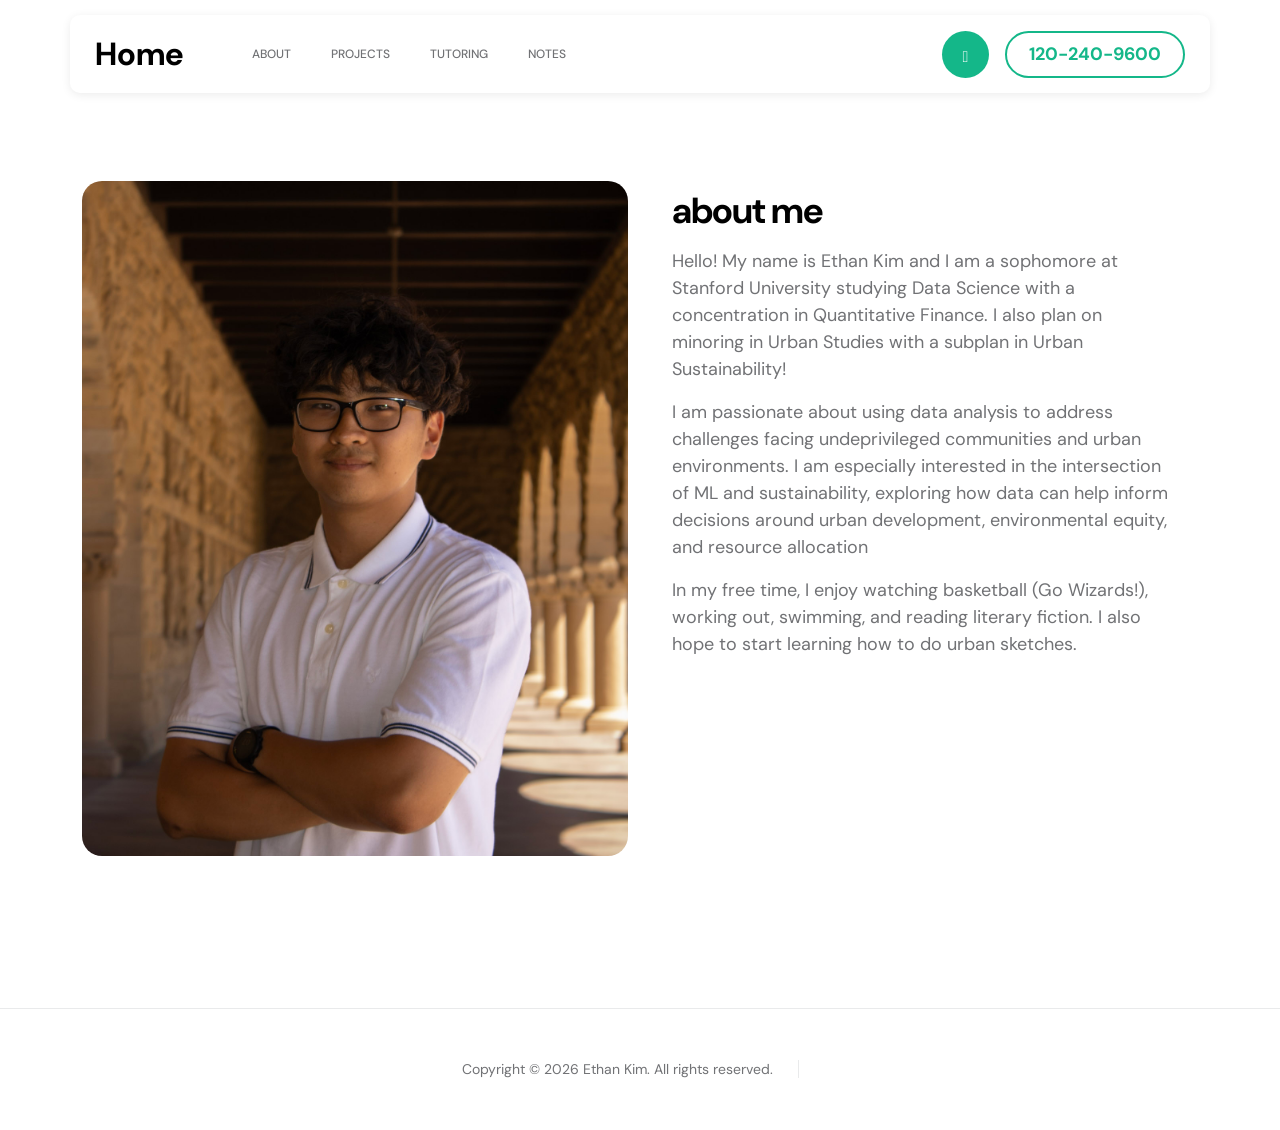
==== index.html @ 35e0a2d2 "Update index.html" ====
<!doctype html>
<html lang="en">
    <head>
        <meta charset="utf-8">
        <meta name="viewport" content="width=device-width, initial-scale=1">

        <meta name="description" content="">
        <meta name="author" content="TemplateMo">

        <title>Ethan Kim - Personal Website</title>

        <!-- CSS FILES -->
        <link rel="preconnect" href="https://fonts.googleapis.com">
        
        <link rel="preconnect" href="https://fonts.gstatic.com" crossorigin>
        
        <link href="https://fonts.googleapis.com/css2?family=DM+Sans:wght@400;500;700&display=swap" rel="stylesheet">

        <link href="css/bootstrap.min.css" rel="stylesheet">

        <link href="css/bootstrap-icons.css" rel="stylesheet">

        <link href="css/magnific-popup.css" rel="stylesheet">

        <link href="css/templatemo-first-portfolio-style.css" rel="stylesheet">
        
<!--

TemplateMo 578 First Portfolio

https://templatemo.com/tm-578-first-portfolio

-->
    </head>
    
    <body>

        <section class="preloader">
            <div class="spinner">
                <span class="spinner-rotate"></span>    
            </div>
        </section>

        <nav class="navbar navbar-expand-lg">
            <div class="container">

                <button class="navbar-toggler" type="button" data-bs-toggle="collapse" data-bs-target="#navbarNav" aria-controls="navbarNav" aria-expanded="false" aria-label="Toggle navigation">
                    <span class="navbar-toggler-icon"></span>
                </button>

                <a href="index.html" class="navbar-brand mx-auto mx-lg-0">Home</a>

                <div class="d-flex align-items-center d-lg-none">
                    <i class="navbar-icon bi-telephone-plus me-3"></i>
                    <a class="custom-btn btn" href="#section_5">
                        120-240-9600
                    </a>
                </div>

                <div class="collapse navbar-collapse" id="navbarNav">
                    <ul class="navbar-nav ms-lg-5">

                        <li class="nav-item">
                            <a class="nav-link click-scroll" href="#section_2">About</a>
                        </li>

                        <li class="nav-item">
                            <a class="nav-link click-scroll" href="#section_3">Projects</a>
                        </li>

                        <li class="nav-item">
                            <a class="nav-link click-scroll" href="#section_4">Tutoring</a>
                        </li>

                        <li class="nav-item">
                            <a class="nav-link click-scroll" href="#section_5">Notes</a>
                        </li>
                    </ul>

                    <div class="d-lg-flex align-items-center d-none ms-auto">
                        <i class="navbar-icon bi-telephone-plus me-3"></i>
                        <a class="custom-btn btn" href="#section_5">
                            120-240-9600
                        </a>
                    </div>
                </div>

            </div>
        </nav>

        <main>

            <!-- <section class="hero d-flex justify-content-center align-items-center" id="section_1">
                <div class="container">
                    <div class="row">

                        <div class="col-lg-7 col-12">
                            <div class="hero-text">
                                <div class="hero-title-wrap d-flex align-items-center mb-4">

                                    <h1 class="hero-title ms-3 mb-0">Hello friends!</h1>
                                </div>

                                <h2 class="mb-4">I’m available for freelance work.</h2>
                                <p class="mb-4"><a class="custom-btn btn custom-link" href="#section_2">Let's begin</a></p>
                            </div>
                        </div>

                        <div class="col-lg-5 col-12 position-relative">
                            <div class="hero-image-wrap"></div>
                            <img src="images/IMG_5990.jpeg" class="hero-image img-fluid" alt="">
                        </div>

                    </div>
                </div>

                <svg xmlns="http://www.w3.org/2000/svg" viewBox="0 0 1440 320"><path fill="#535da1" fill-opacity="1" d="M0,160L24,160C48,160,96,160,144,138.7C192,117,240,75,288,64C336,53,384,75,432,106.7C480,139,528,181,576,208C624,235,672,245,720,240C768,235,816,213,864,186.7C912,160,960,128,1008,133.3C1056,139,1104,181,1152,202.7C1200,224,1248,224,1296,197.3C1344,171,1392,117,1416,90.7L1440,64L1440,0L1416,0C1392,0,1344,0,1296,0C1248,0,1200,0,1152,0C1104,0,1056,0,1008,0C960,0,912,0,864,0C816,0,768,0,720,0C672,0,624,0,576,0C528,0,480,0,432,0C384,0,336,0,288,0C240,0,192,0,144,0C96,0,48,0,24,0L0,0Z"></path></svg>
            </section> -->


            <section class="about section-padding" id="section_2">
                <div class="container">
                    <div class="row">

                        <div class="col-lg-6 col-12">
                            <img src="images/IMG_5990.jpeg" class="about-image img-fluid" alt="">
                        </div>

                        <div class="col-lg-6 col-12 mt-5 mt-lg-0">
                            <div class="about-thumb">



                                <h3 class="pt-2 mb-3">about me</h3>

                                <p>Hello! My name is Ethan Kim and I am a sophomore at <a href="https://www.stanford.edu/" target="_blank">Stanford University</a> studying Data Science with a concentration in Quantitative Finance. I also plan on minoring in Urban Studies with a subplan in Urban Sustainability!</p>

                                <p>I am passionate about using data analysis to address challenges facing undeprivileged communities and urban environments. I am especially interested in the intersection of ML and sustainability, exploring how data can help inform decisions around urban development, environmental equity, and resource allocation</p>

                                <p>In my free time, I enjoy watching basketball (Go Wizards!), working out, swimming, and reading literary fiction. I also hope to start learning how to do urban sketches.</p>
                            </div>
                        </div>

                    </div>
                </div>
            </section>

            <!-- <section class="featured section-padding">
                <div class="container">
                    <div class="row">

                        <div class="col-lg-6 col-12">
                            <div class="profile-thumb">
                                <div class="profile-title">
                                    <h4 class="mb-0">Information</h4>
                                </div>

                                <div class="profile-body">
                                    <p>
                                        <span class="profile-small-title">Name</span> 
                                        <span>Joshua Morgan</span>
                                    </p>

                                    <p>
                                        <span class="profile-small-title">Birthday</span> 
                                        <span>Aug 12, 1986</span>
                                    </p>

                                    <p>
                                        <span class="profile-small-title">Phone</span> 
                                         <span><a href="tel: 305-240-9671">120-240-9600</a></span>
                                    </p>

                                    <p>
                                        <span class="profile-small-title">Email</span> 
                                        <span><a href="mailto:hello@josh.design">hello@josh.design</a></span>
                                    </p>
                                </div>
                            </div>
                        </div>

                        <div class="col-lg-6 col-12 mt-5 mt-lg-0">
                            <div class="about-thumb">
                                <div class="row">
                                    <div class="col-lg-6 col-6 featured-border-bottom py-2">
                                        <strong class="featured-numbers">20+</strong>

                                        <p class="featured-text">Years of Experiences</p>
                                    </div>

                                    <div class="col-lg-6 col-6 featured-border-start featured-border-bottom ps-5 py-2">
                                        <strong class="featured-numbers">245</strong>

                                        <p class="featured-text">Happy Customers</p>
                                    </div>

                                    <div class="col-lg-6 col-6 pt-4">
                                        <strong class="featured-numbers">640</strong>

                                        <p class="featured-text">Project Finished</p>
                                    </div>

                                    <div class="col-lg-6 col-6 featured-border-start ps-5 pt-4">
                                        <strong class="featured-numbers">72+</strong>

                                        <p class="featured-text">Digital Awards</p>
                                    </div>
                                </div>
                            </div>
                        </div>

                    </div>
                </div>
            </section>


            <section class="clients section-padding">
                <div class="container">
                    <div class="row align-items-center">

                        <div class="col-lg-12 col-12">
                            <h3 class="text-center mb-5">Companies I've had worked</h3>
                        </div>

                        <div class="col-lg-2 col-4 ms-auto clients-item-height">
                            <img src="images/clients/cachet.svg" class="clients-image img-fluid" alt="">
                        </div>

                        <div class="col-lg-2 col-4 clients-item-height">
                            <img src="images/clients/guitar-center.svg" class="clients-image img-fluid" alt="">
                        </div>

                        <div class="col-lg-2 col-4 clients-item-height">
                            <img src="images/clients/tokico.svg" class="clients-image img-fluid" alt="">
                        </div>

                        <div class="col-lg-2 col-4 clients-item-height">
                            <img src="images/clients/shopify.svg" class="clients-image img-fluid" alt="">
                        </div>

                        <div class="col-lg-2 col-4 me-auto clients-item-height">
                            <img src="images/clients/profil-rejser.svg" class="clients-image img-fluid" alt="">
                        </div>

                    </div>
                </div>
            </section>


            <section class="services section-padding" id="section_3">
                <div class="container">
                    <div class="row">

                        <div class="col-lg-10 col-12 mx-auto">
                            <div class="section-title-wrap d-flex justify-content-center align-items-center mb-5">
                                <img src="images/handshake-man-woman-after-signing-business-contract-closeup.jpg" class="avatar-image img-fluid" alt="">

                                <h2 class="text-white ms-4 mb-0">Services</h2>
                            </div>

                            <div class="row pt-lg-5">
                                <div class="col-lg-6 col-12">
                                    <div class="services-thumb">
                                        <div class="d-flex flex-wrap align-items-center border-bottom mb-4 pb-3">
                                            <h3 class="mb-0">Websites</h3>

                                            <div class="services-price-wrap ms-auto">
                                                <p class="services-price-text mb-0">$2,400</p>
                                                <div class="services-price-overlay"></div>
                                            </div>
                                        </div>

                                        <p>You may want to explore Too CSS for great collection of free HTML CSS templates.</p>

                                        <a href="#" class="custom-btn custom-border-btn btn mt-3">Discover More</a>

                                        <div class="services-icon-wrap d-flex justify-content-center align-items-center">
                                            <i class="services-icon bi-globe"></i>
                                        </div>
                                    </div>
                                </div>

                                <div class="col-lg-6 col-12">
                                    <div class="services-thumb services-thumb-up">
                                        <div class="d-flex flex-wrap align-items-center border-bottom mb-4 pb-3">
                                            <h3 class="mb-0">Branding</h3>

                                            <div class="services-price-wrap ms-auto">
                                                <p class="services-price-text mb-0">$1,200</p>
                                                <div class="services-price-overlay"></div>
                                            </div>
                                        </div>

                                        <p>You can explore more CSS templates on TemplateMo website by browsing through different tags.</p>

                                        <a href="#" class="custom-btn custom-border-btn btn mt-3">Discover More</a>

                                        <div class="services-icon-wrap d-flex justify-content-center align-items-center">
                                            <i class="services-icon bi-lightbulb"></i>
                                        </div>
                                    </div>
                                </div>

                                <div class="col-lg-6 col-12">
                                    <div class="services-thumb">
                                        <div class="d-flex flex-wrap align-items-center border-bottom mb-4 pb-3">
                                            <h3 class="mb-0">Ecommerce</h3>

                                            <div class="services-price-wrap ms-auto">
                                                <p class="services-price-text mb-0">$3,600</p>
                                                <div class="services-price-overlay"></div>
                                            </div>
                                        </div>

                                        <p>If you need a customized ecommerce website for your business, feel free to discuss with me.</p>

                                        <a href="#" class="custom-btn custom-border-btn btn mt-3">Discover More</a>

                                        <div class="services-icon-wrap d-flex justify-content-center align-items-center">
                                            <i class="services-icon bi-phone"></i>
                                        </div>
                                    </div>
                                </div>

                                <div class="col-lg-6 col-12">
                                    <div class="services-thumb services-thumb-up">
                                        <div class="d-flex flex-wrap align-items-center border-bottom mb-4 pb-3">
                                            <h3 class="mb-0">SEO</h3>

                                            <div class="services-price-wrap ms-auto">
                                                <p class="services-price-text mb-0">$1,450</p>
                                                <div class="services-price-overlay"></div>
                                            </div>
                                        </div>

                                        <p>To list your website first on any search engine, we will work together. First Portfolio is one-page CSS Template for free download.</p>

                                        <a href="#" class="custom-btn custom-border-btn btn mt-3">Discover More</a>

                                        <div class="services-icon-wrap d-flex justify-content-center align-items-center">
                                            <i class="services-icon bi-google"></i>
                                        </div>
                                    </div>
                                </div>
                            </div>
                        </div>
                    </div>
                </div>
            </section>


            <section class="projects section-padding" id="section_4">
                <div class="container">
                    <div class="row">

                        <div class="col-lg-8 col-md-8 col-12 ms-auto">
                            <div class="section-title-wrap d-flex justify-content-center align-items-center mb-4">
                                <img src="images/white-desk-work-study-aesthetics.jpg" class="avatar-image img-fluid" alt="">

                                <h2 class="text-white ms-4 mb-0">Projects</h2>
                            </div>
                        </div>

                        <div class="clearfix"></div>

                        <div class="col-lg-4 col-md-6 col-12">
                            <div class="projects-thumb">
                                <div class="projects-info">
                                    <small class="projects-tag">Branding</small>

                                    <h3 class="projects-title">Zoik agency</h3>
                                </div>

                                <a href="images/projects/nikhil-KO4io-eCAXA-unsplash.jpg" class="popup-image">
                                    <img src="images/projects/nikhil-KO4io-eCAXA-unsplash.jpg" class="projects-image img-fluid" alt="">
                                </a>
                            </div>
                        </div>

                        <div class="col-lg-4 col-md-6 col-12">
                            <div class="projects-thumb">
                                <div class="projects-info">
                                    <small class="projects-tag">Photography</small>

                                    <h3 class="projects-title">The Watch</h3>
                                </div>

                                <a href="images/projects/the-5th-IQYR7N67dhM-unsplash.jpg" class="popup-image">
                                    <img src="images/projects/the-5th-IQYR7N67dhM-unsplash.jpg" class="projects-image img-fluid" alt="">
                                </a>
                            </div>
                        </div>

                        <div class="col-lg-4 col-md-6 col-12">
                            <div class="projects-thumb">
                                <div class="projects-info">
                                    <small class="projects-tag">Website</small>

                                    <h3 class="projects-title">Polo</h3>
                                </div>

                                <a href="images/projects/true-agency-9Bjog5FZ-oc-unsplash.jpg" class="popup-image">
                                    <img src="images/projects/true-agency-9Bjog5FZ-oc-unsplash.jpg" class="projects-image img-fluid" alt="">
                                </a>
                            </div>
                        </div>

                    </div>
                </div>
            </section>

            <section class="contact section-padding" id="section_5">
                    <div class="container">
                        <div class="row">

                            <div class="col-lg-6 col-md-8 col-12">
                                <div class="section-title-wrap d-flex justify-content-center align-items-center mb-5">
                                    <img src="images/aerial-view-man-using-computer-laptop-wooden-table.jpg" class="avatar-image img-fluid" alt="">

                                    <h2 class="text-white ms-4 mb-0">Say Hi</h2>
                                </div>
                            </div>

                            <div class="clearfix"></div>

                            <div class="col-lg-3 col-md-6 col-12 pe-lg-0">
                                <div class="contact-info contact-info-border-start d-flex flex-column">
                                    <strong class="site-footer-title d-block mb-3">Services</strong>

                                    <ul class="footer-menu">
                                        <li class="footer-menu-item"><a href="#" class="footer-menu-link">Websites</a></li>

                                        <li class="footer-menu-item"><a href="#" class="footer-menu-link">Branding</a></li>

                                        <li class="footer-menu-item"><a href="#" class="footer-menu-link">Ecommerce</a></li>

                                        <li class="footer-menu-item"><a href="#" class="footer-menu-link">SEO</a></li>
                                    </ul>

                                    <strong class="site-footer-title d-block mt-4 mb-3">Stay connected</strong>

                                    <ul class="social-icon">
                                        <li class="social-icon-item"><a href="https://twitter.com/minthu" class="social-icon-link bi-twitter"></a></li>

                                        <li class="social-icon-item"><a href="#" class="social-icon-link bi-instagram"></a></li>

                                        <li class="social-icon-item"><a href="#" class="social-icon-link bi-pinterest"></a></li>

                                        <li class="social-icon-item"><a href="https://www.youtube.com/templatemo" class="social-icon-link bi-youtube"></a></li>
                                    </ul>

                                    <strong class="site-footer-title d-block mt-4 mb-3">Start a project</strong>

                                    <p class="mb-0">I’m available for freelance projects</p>
                                </div>
                            </div>

                            <div class="col-lg-3 col-md-6 col-12 ps-lg-0">
                                <div class="contact-info d-flex flex-column">
                                    <strong class="site-footer-title d-block mb-3">About</strong>

                                    <p class="mb-2">
                                        Joshua is a professional web developer. Feel free to get in touch with me.
                              </p>

                                    <strong class="site-footer-title d-block mt-4 mb-3">Email</strong>

                                    <p>
                                        <a href="mailto:hello@josh.design">
                                            hello@josh.design
                                        </a>
                                    </p>

                                    <strong class="site-footer-title d-block mt-4 mb-3">Call</strong>

                                    <p class="mb-0">
                                        <a href="tel: 120-240-9600">
                                            120-240-9600
                                        </a>
                                    </p>
                                </div>
                            </div>

                            <div class="col-lg-6 col-12 mt-5 mt-lg-0">
                                <form action="#" method="get" class="custom-form contact-form" role="form">
                                    <div class="row">
                                        <div class="col-lg-6 col-md-6 col-12">
                                            <div class="form-floating">
                                                <input type="text" name="name" id="name" class="form-control" placeholder="Name" required="">
                                                
                                                <label for="floatingInput">Name</label>
                                            </div>
                                        </div>

                                        <div class="col-lg-6 col-md-6 col-12"> 
                                            <div class="form-floating">
                                                <input type="email" name="email" id="email" pattern="[^ @]*@[^ @]*" class="form-control" placeholder="Email address" required="">
                                                
                                                <label for="floatingInput">Email address</label>
                                            </div>
                                        </div>

                                        <div class="col-lg-3 col-md-6 col-6">
                                            <div class="form-check form-check-inline">
                                                <input name="website" type="checkbox" class="form-check-input" id="inlineCheckbox1" value="1">

                                                <label class="form-check-label" for="inlineCheckbox1">
                                                    <i class="bi-globe form-check-icon"></i>
                                                    <span class="form-check-label-text">Websites</span>
                                                </label>
                                          </div>
                                        </div>

                                        <div class="col-lg-3 col-md-6 col-6">
                                            <div class="form-check form-check-inline">
                                                <input name="branding" type="checkbox" class="form-check-input" id="inlineCheckbox2" value="1">

                                                <label class="form-check-label" for="inlineCheckbox2">
                                                    <i class="bi-lightbulb form-check-icon"></i>
                                                    <span class="form-check-label-text">Branding</span>
                                                </label>
                                            </div>
                                        </div>

                                        <div class="col-lg-3 col-md-6 col-6">
                                            <div class="form-check form-check-inline">
                                                <input name="ecommerce" type="checkbox" class="form-check-input" id="inlineCheckbox3" value="1">

                                                <label class="form-check-label" for="inlineCheckbox3">
                                                    <i class="bi-phone form-check-icon"></i>
                                                    <span class="form-check-label-text">Ecommerce</span>
                                                </label>
                                            </div>
                                        </div>

                                        <div class="col-lg-3 col-md-6 col-6">
                                            <div class="form-check form-check-inline me-0">
                                                <input name="seo" type="checkbox" class="form-check-input" id="inlineCheckbox4" value="1">

                                                <label class="form-check-label" for="inlineCheckbox4">
                                                    <i class="bi-google form-check-icon"></i>
                                                    <span class="form-check-label-text">SEO</span>
                                                </label>
                                            </div>
                                        </div>

                                        <div class="col-lg-12 col-12">
                                            <div class="form-floating">
                                                <textarea class="form-control" id="message" name="message" placeholder="Tell me about the project"></textarea>
                                                
                                                <label for="floatingTextarea">Tell me about the project</label>
                                            </div>
                                        </div>

                                        <div class="col-lg-3 col-12 ms-auto">
                                            <button type="submit" class="form-control">Send</button>
                                        </div>

                                    </div>
                                </form>
                            </div>

                        </div>
                    </div>
                </div>
            </section>

        </main> -->

        <footer class="site-footer">
            <div class="container">
                <div class="row">

                    <div class="col-lg-12 col-12">
                        <div class="copyright-text-wrap">
                            <p class="mb-0">
                                <span class="copyright-text">Copyright © 2026 Ethan Kim. All rights reserved.</span>
                              
                                
                            </p>
                        </div>
                    </div>

                </div>
            </div>
        </footer>

        <!-- JAVASCRIPT FILES -->
        <script src="js/jquery.min.js"></script>
        <script src="js/bootstrap.min.js"></script>
        <script src="js/jquery.sticky.js"></script>
        <script src="js/click-scroll.js"></script>
        <script src="js/jquery.magnific-popup.min.js"></script>
        <script src="js/magnific-popup-options.js"></script>
        <script src="js/custom.js"></script>

    </body>
</html>
---- css/templatemo-first-portfolio-style.css ----
/*

TemplateMo 578 First Portfolio

https://templatemo.com/tm-578-first-portfolio

*/


/*---------------------------------------
  CUSTOM PROPERTIES ( VARIABLES )             
-----------------------------------------*/

#section_2 {
  min-height: 100vh;
  display: flex;
  align-items: center;
}
:root {
  --white-color:                  #ffffff;
  --primary-color:                #535da1;
  --secondary-color:              #14B789;
  --section-bg-color:             #f9f9f9;
  --dark-color:                   #000000;
  --p-color:                      #717275;
  --border-color:                 #e9eaeb;
  --featured-border-color:        #727aab;

  --body-font-family:             'DM Sans', sans-serif;

  --h1-font-size:                 62px;
  --h2-font-size:                 48px;
  --h3-font-size:                 36px;
  --h4-font-size:                 32px;
  --h5-font-size:                 24px;
  --h6-font-size:                 22px;
  --p-font-size:                  18px;
  --menu-font-size:               12px;
  --copyright-font-size:          14px;

  --border-radius-large:          100px;
  --border-radius-medium:         20px;
  --border-radius-small:          10px;

  --font-weight-normal:           400;
  --font-weight-medium:           500;
  --font-weight-bold:             700;
}

body {
    background: var(--white-color);
    font-family: var(--body-font-family); 
}


/*---------------------------------------
  TYPOGRAPHY               
-----------------------------------------*/

h2,
h3,
h4,
h5,
h6 {
  color: var(--dark-color);
}

h1,
h2,
h3,
h4,
h5,
h6 {
  font-weight: var(--font-weight-bold);
  letter-spacing: -1px;
}

h1 {
  font-size: var(--h1-font-size);
  letter-spacing: -3px;
}

h2 {
  font-size: var(--h2-font-size);
  color: var(--secondary-color);
  letter-spacing: -3px;
}

h3 {
  font-size: var(--h3-font-size);
}

h4 {
  font-size: var(--h4-font-size);
}

h5 {
  font-size: var(--h5-font-size);
  line-height: normal;
}

h6 {
  font-size: var(--h6-font-size);
}

p {
  color: var(--p-color);
  font-size: var(--p-font-size);
  font-weight: var(--font-weight-normal);
}

ul li {
  color: var(--p-color);
  font-size: var(--p-font-size);
  font-weight: var(--font-weight-normal);
}

a, 
button {
  touch-action: manipulation;
  transition: all 0.3s;
}

a {
  color: var(--p-color);
  text-decoration: none;
}

a:hover {
  color: var(--secondary-color);
}

::selection {
  background: var(--secondary-color);
  color: var(--white-color);
}

::-moz-selection {
  background: var(--secondary-color);
  color: var(--white-color);
}

.section-padding {
  padding-top: 120px;
  padding-bottom: 120px;
}

.about.section-padding {
  padding-top: 40px;
}

b,
strong {
  font-weight: var(--font-weight-bold);
}

.section-title-wrap {
  background: var(--secondary-color);
  border-radius: var(--border-radius-small);
  padding: 10px 30px;
}


/*---------------------------------------
  AVATAR IMAGE               
-----------------------------------------*/
.avatar-image {
  border-radius: var(--border-radius-large);
  width: 160px;
  height: 160px;
  object-fit: cover;
}

.avatar-image-large {
  width: 90.4px;
  height: 90.4px;
}


/*---------------------------------------
  PRE LOADER               
-----------------------------------------*/
.preloader {
  position: fixed;
  top: 0;
  left: 0;
  width: 100%;
  height: 100%;
  z-index: 99999;
  display: flex;
  flex-flow: row nowrap;
  justify-content: center;
  align-items: center;
  background: none repeat scroll 0 0 var(--white-color);
}

.spinner {
  border: 1px solid transparent;
  border-radius: var(--border-radius-small);
  position: relative;
}

.spinner:before {
  content: '';
  box-sizing: border-box;
  position: absolute;
  top: 50%;
  left: 50%;
  width: 45px;
  height: 45px;
  margin-top: -10px;
  margin-left: -10px;
  border-radius: 50%;
  border: 1px solid var(--border-color);
  border-top-color: var(--white-color);
  animation: spinner .9s linear infinite;
}

@-webkit-@keyframes spinner {
  to {transform: rotate(360deg);
  }
}

@keyframes spinner {
  to {transform: rotate(360deg);}
}


/*---------------------------------------
  CUSTOM ICON               
-----------------------------------------*/
.navbar-icon {
  background: var(--secondary-color);
  border-radius: var(--border-radius-large);
  color: var(--white-color);
  width: 47px;
  height: 47px;
  line-height: 47px;
  text-align: center;
}

.is-sticky .navbar-icon {
  background: var(--secondary-color);
  color: var(--white-color);
}

.form-check-icon {
  color: var(--secondary-color);
}


/*---------------------------------------
  CUSTOM BUTTON               
-----------------------------------------*/
.custom-btn,
.navbar .custom-btn {
  font-size: var(--p-font-size);
  font-weight: var(--font-weight-bold);
}

.navbar .custom-btn {
  background: transparent;
  border-width: 2px;
  border-style: solid;
  border-color: var(--secondary-color);
  color: var(--secondary-color);
  padding: 8px 22px;
}

.navbar .custom-btn:hover {
  background: var(--secondary-color);
  border-color: transparent;
  color: var(--white-color);
}

.custom-btn {
  background: var(--secondary-color);
  border-radius: var(--border-radius-large);
  color: var(--white-color);
  font-weight: var(--font-weight-bold);
  padding: 12px 24px;
}

.custom-btn:hover {
  background: var(--primary-color);
  box-shadow: 0 1rem 3rem rgba(0,0,0,.175);
  color: var(--white-color);
}

.custom-border-btn {
  background: transparent;
  border: 2px solid var(--border-color);
  color: var(--p-color);
}

.custom-border-btn:hover {
  background: var(--secondary-color);
  border-color: var(--secondary-color);
  color: var(--white-color);
}

.custom-link {
	background-color: var(--primary-color);
}

.custom-link:hover {
	background-color: var(--secondary-color);
}


/*---------------------------------------
  NAVIGATION              
-----------------------------------------*/
.sticky-wrapper {
  position: relative;
  z-index: 222;
  height: auto !important;
}

.is-sticky,
.is-sticky .navbar .container {
  background: var(--white-color);
  box-shadow: 0 1rem 3rem rgb(0 0 0 / 18%);
}

.is-sticky .navbar-brand,
.is-sticky .navbar-brand:hover {
  color: var(--dark-color);
}

.is-sticky .navbar-nav .nav-link {
  color: var(--p-color);
}

.is-sticky .navbar .custom-btn {
  border-color: var(--secondary-color);
  color: var(--secondary-color);
}

.is-sticky .navbar .custom-btn:hover {
  background: var(--secondary-color);
  color: var(--white-color);
}

.navbar {
  position: sticky;
  top:0;
  z-index: 9;
  right: 0;
  left: 0;
  transition: all 0.3s;
  padding-top: 15px;
  padding-bottom: 15px;
  background: transparent;
}

.navbar .container {
  background: var(--white-color);
  border-radius: var(--border-radius-small);
  padding: 10px 25px;
  box-shadow: 0 2px 10px rgba(0, 0, 0, 0.08);
}
.navbar-brand {
  font-size: var(--h4-font-size);
  font-weight: var(--font-weight-bold);
}

.navbar-brand,
.navbar-brand:hover {
  color: var(--dark-color);
}

.navbar-expand-lg .navbar-nav .nav-link {
  padding-right: 0;
  padding-left: 0;
  margin-right: 20px;
  margin-left: 20px;
}

.navbar-nav .nav-link {
  display: inline-block;
  color: var(--p-color);
  font-size: var(--menu-font-size);
  font-weight: var(--font-weight-medium);
  text-transform: uppercase;
  position: relative;
  padding-top: 15px;
  padding-bottom: 15px;
}

.navbar-nav .nav-link::after {
  content: "";
  background: transparent;
  position: absolute;
  bottom: 6px;
  right: 0;
  left: 0;
  width: 100%;
  height: 2px;
}

.navbar-nav .nav-link.active::after, 
.navbar-nav .nav-link:hover::after {
  background: var(--secondary-color);
}

.navbar-nav .nav-link.active, 
.navbar-nav .nav-link:hover {
  color: var(--secondary-color);
}

.navbar-toggler {
  border: 0;
  padding: 0;
  cursor: pointer;
  margin: 0;
  width: 30px;
  height: 35px;
  outline: none;
}

.navbar-toggler:focus {
  outline: none;
  box-shadow: none;
}

.navbar-toggler[aria-expanded="true"] .navbar-toggler-icon {
  background: transparent;
}

.navbar-toggler[aria-expanded="true"] .navbar-toggler-icon:before,
.navbar-toggler[aria-expanded="true"] .navbar-toggler-icon:after {
  transition: top 300ms 50ms ease, -webkit-transform 300ms 350ms ease;
  transition: top 300ms 50ms ease, transform 300ms 350ms ease;
  transition: top 300ms 50ms ease, transform 300ms 350ms ease, -webkit-transform 300ms 350ms ease;
  top: 0;
}

.navbar-toggler[aria-expanded="true"] .navbar-toggler-icon:before {
  transform: rotate(45deg);
}

.navbar-toggler[aria-expanded="true"] .navbar-toggler-icon:after {
  transform: rotate(-45deg);
}

.navbar-toggler .navbar-toggler-icon {
  background: var(--dark-color);
  transition: background 10ms 300ms ease;
  display: block;
  width: 30px;
  height: 2px;
  position: relative;
}

.navbar-toggler .navbar-toggler-icon:before,
.navbar-toggler .navbar-toggler-icon:after {
  transition: top 300ms 350ms ease, -webkit-transform 300ms 50ms ease;
  transition: top 300ms 350ms ease, transform 300ms 50ms ease;
  transition: top 300ms 350ms ease, transform 300ms 50ms ease, -webkit-transform 300ms 50ms ease;
  position: absolute;
  right: 0;
  left: 0;
  background: var(--dark-color);
  width: 30px;
  height: 2px;
  content: '';
}

.navbar-toggler .navbar-toggler-icon::before {
  top: -8px;
}

.navbar-toggler .navbar-toggler-icon::after {
  top: 8px;
}


/*---------------------------------------
  HERO              
-----------------------------------------*/
.hero {
  background: var(--secondary-color);
  position: relative;
  overflow: hidden;
  padding-top: 330px;
  padding-bottom: 330px;
}

@media  screen and (min-width: 991px) {
  .hero {
    height: 60vh;
  }
}

.hero-title,
.hero h2 {
  background: var(--white-color);
  box-shadow: 0 1rem 3rem rgba(0,0,0,.175);
  border-radius: var(--border-radius-large);
  display: inline-block;
  padding: 8px 24px;
}

.hero-title {
	font-size: 44px;
}

.hero h2 {
	font-size: 38px;
}

.hero-text {
  position: relative;
  z-index: 22;
  top: 70px;
}

.hero-image-wrap {
  background: var(--white-color);
  border-radius: 100%;
  width: 350px;
  height: 350px;
  position: absolute;
  z-index: 22;
  top: -50px;
  right: 0;
  left: 0;
  margin: auto;
  pointer-events: none;
}

.hero-image {
  position: absolute;
  z-index: 22;
  top: 0;
  width: 100%;
  min-width: 550px;
}

.hero svg {
  position: absolute;
  z-index: 2;
  bottom: 0;
  right: 0;
  left: 0;
  overflow: hidden;
  height: 100%;
  pointer-events: none;
}


/*---------------------------------------
  ABOUT              
-----------------------------------------*/
.profile-thumb {
  border: 1px solid var(--border-color);
  border-radius: var(--border-radius-medium);
  position: relative;
  overflow: hidden;
}

.profile-title {
  border-bottom: 1px solid var(--border-color);
  padding: 15px 30px;
}

.profile-small-title {
  border-right: 1px solid var(--border-color);
  color: var(--secondary-color);
  font-weight: var(--font-weight-bold);
  min-width: 140px;
  margin-right: 10px;
  padding: 13px 30px;
  display: inline-block;
}

.profile-body p {
  margin-bottom: 0;
}

.profile-body p:nth-of-type(even) {
  background: var(--white-color);
}

.about-image {
  border-radius: var(--border-radius-medium);
  width: 100%;
  height: 75vh;        /* sized relative to the screen, not a parent */
  max-height: 700px;   /* optional: stops it getting huge on tall monitors */
  object-fit: cover;   /* crop instead of stretch */
  object-position: top;/* keeps his face in frame when cropping */
}
.about-thumb {
  padding-right: 20px;
  padding-left: 20px;
}


/*---------------------------------------
  FEATURED              
-----------------------------------------*/
.featured-numbers {
  font-size: var(--h1-font-size);
  line-height: normal;
  display: block;
}

.featured-text {
  color: var(--secondary-color);
}

.featured-border-bottom {
  border-bottom: 1px solid var(--border-color);
}

.featured-border-start {
  border-left: 1px solid var(--border-color);
}


/*---------------------------------------
  CLIENTS              
-----------------------------------------*/

.clients-item-height {
	height: 120px;
}

.clients-image {
  display: block;
  max-width: 100px;
  margin: auto;
  transition: all ease 0.2s;
}

.clients-image:hover {
  transform: scale(1.3);
}


/*---------------------------------------
  SERVICES              
-----------------------------------------*/
.services,
.featured {
  background: var(--section-bg-color);
  border-top: 1px solid var(--border-color);
  border-bottom: 1px solid var(--border-color);
}

.services-thumb {
  background: var(--white-color);
  border: 2px solid transparent;
  border-radius: var(--border-radius-medium);
  position: relative;
  overflow: hidden;
  margin-bottom: 24px;
  padding: 40px 40px 240px 40px;
  transition: all 0.5s;
}

.services-thumb-up {
  position: relative;
  bottom: 50px;
  margin-bottom: -50px;
}

.services-thumb:hover {
  border: 2px solid var(--secondary-color);
  box-shadow: 0 1rem 3rem rgba(0,0,0,.175);
}

.services-thumb:hover .services-icon-wrap {
  background: var(--secondary-color);
  border-color: var(--secondary-color);
  color: var(--white-color);
}

.services-icon-wrap {
  border: 1px solid var(--border-color);
  border-radius: var(--border-radius-small);
  position: absolute;
  bottom: 0;
  right: 0;
  width: 50%;
  height: 55%;
  transform: rotate(-35deg) translateY(55px);
  transition: all ease 0.5s;
}

.services-icon {
  font-size: 90px;
  position: relative;
  bottom: 15px;
}

.services-thumb:hover .services-price-wrap {
  background: var(--secondary-color);
}

.services-thumb:hover .services-price-overlay {
  background: var(--primary-color);
}

.services-price-wrap {
  background: var(--primary-color);
  border-radius: var(--border-radius-medium);
  position: relative;
  overflow: hidden;
  padding: 6px 20px 6px 15px;
  transition: all ease 0.5s;
}

.services-price-text {
  color: var(--white-color);
  font-size: var(--copyright-font-size);
  font-weight: var(--font-weight-bold);
}

.services-price-overlay {
  background: var(--secondary-color);
  border-bottom-left-radius: 100%;
  position: absolute;
  top: 0;
  right: 0;
  width: 20px;
  height: 20px;
  pointer-events: none;
}


/*---------------------------------------
  PROJECTS              
-----------------------------------------*/
.projects-thumb {
  background: var(--section-bg-color);
  border: 2px solid var(--white-color);
  border-radius: var(--border-radius-medium);
  position: relative;
  overflow: hidden;
  margin-top: 24px;
  margin-bottom: 24px;
  padding: 40px;
  transition: all ease 0.5s;
}

.projects-thumb:hover {
  border-color: var(--secondary-color);
}

.projects-thumb:hover .projects-image,
.projects-thumb:focus .projects-image {
  transform: rotate(0) translateY(0);
}

.projects-thumb .popup-image {
  display: block;
  width: 100%;
  height: 100%;
}

.projects-image {
  border-radius: var(--border-radius-medium);
  display: block;
  width: 100%;
  transform: rotate(10deg) translateY(80px);
  transition: all ease 0.5s;
}

.projects-title {
  margin-bottom: 20px;
}

.projects-tag {
  font-size: var(--menu-font-size);
  font-weight: var(--font-weight-medium);
  color: var(--secondary-color);
  text-transform: uppercase;
  margin-bottom: 5px;
}


/*---------------------------------------
  CONTACT              
-----------------------------------------*/
.contact {
  background: var(--section-bg-color);
}

.contact-info {
  background: var(--white-color);
  border-top-right-radius: var(--border-radius-small);
  border-bottom-right-radius: var(--border-radius-small);
  padding: 60px 30px 30px 30px;
  height: 100%;
}

.contact-info-border-start {
  border-right: 1px solid var(--border-color);
  border-radius: var(--border-radius-small) 0 0 var(--border-radius-small);
}

.contact-form {
  margin-left: 10px;
}


/*---------------------------------------
  CUSTOM FORM               
-----------------------------------------*/
.custom-form .form-control {
  background: var(--white-color);
  box-shadow: none;
  border: 2px solid var(--border-color);
  color: var(--p-color);
  margin-bottom: 24px;
  padding-top: 13px;
  padding-bottom: 13px;
  outline: none;
}

.form-floating>label {
  color: var(--p-color);
}

.form-check-inline {
  vertical-align: middle;
  width: 100%;
  position: relative;
  margin-right: 0;
  margin-top: 0;
  margin-bottom: 24px;
  padding: 0;
}

.custom-form .form-check-label {
  position: absolute;
  top: 50%;
  left: 50%;
  transform: translate(-50%, -50%);
  text-align: center;
}

.form-check-label-text {
  color: var(--p-color);
  display: block;
  font-size: copyright-font-size;
  margin-top: 5px;
}

.form-check-input[type=checkbox] {
  background: var(--white-color);
  border: 2px solid var(--border-color);
  box-shadow: none;
  outline: none;
  width: 100%;
  margin-top: 0;
  margin-left: 0;
  padding: 40px 50px;
}

.form-check-input:checked[type=checkbox] {
  background-image: none;
}

.form-check-input:hover,
.form-check-input:checked {
  background-color: transparent;
  border-color: var(--secondary-color);
}

.custom-form .form-control:hover,
.custom-form .form-control:focus {
  background: transparent;
  border-color: var(--secondary-color);
}

.custom-form .form-floating textarea {
  height: 150px;
}

.custom-form button[type="submit"] {
  background: var(--secondary-color);
  border: none;
  border-radius: var(--border-radius-large);
  color: var(--white-color);
  font-weight: var(--font-weight-bold);
  transition: all 0.3s;
  margin-bottom: 0;
}

.custom-form button[type="submit"]:hover,
.custom-form button[type="submit"]:focus {
  background: var(--primary-color);
  border-color: transparent;
}


/*---------------------------------------
  SITE FOOTER              
-----------------------------------------*/
.site-footer {
  border-top: 1px solid var(--border-color);
  padding-top: 50px;
  padding-bottom: 50px;
  text-align: center;
}

.site-footer-title {
  font-size: var(--menu-font-size);
  color: var(--dark-color);
  text-transform: uppercase;
}

.copyright-text-wrap p,
.copyright-text {
  font-size: var(--copyright-font-size);
}

.copyright-text {
  border-right: 1px solid var(--border-color);
  padding-right: 25px;
  margin-right: 20px;
}

.copyright-text-wrap a {
  font-weight: var(--font-weight-bold);
}

.footer-menu {
  margin: 0;
  padding: 0;
}

.footer-menu-item {
  list-style: none;
  display: inline-block;
  vertical-align: top;
}

.footer-menu-link {
  border: 1px solid var(--border-color);
  border-radius: var(--border-radius-medium);
  font-size: var(--copyright-font-size);
  font-weight: var(--font-weight-medium);
  display: inline-block;
  vertical-align: top;
  text-align: center;
  margin-right: 10px;
  margin-bottom: 10px;
  padding: 6px 14px;
  min-width: 70px;
}

.footer-menu-link:hover {
  background: var(--secondary-color);
  border-color: transparent;
  color: var(--white-color);
}


/*---------------------------------------
  SOCIAL ICON               
-----------------------------------------*/
.social-icon {
  margin: 0;
  padding: 0;
}

.social-icon-item {
  list-style: none;
  display: inline-block;
  vertical-align: top;
}

.social-icon-link {
  border: 1px solid var(--border-color);
  border-radius: var(--border-radius-large);
  font-size: var(--copyright-font-size);
  color: var(--dark-color);
  display: inline-block;
  vertical-align: top;
  margin: 2px 2px 5px 2px;
  width: 40px;
  height: 40px;
  line-height: 40px;
  text-align: center;
}

.social-icon-link:hover {
  background: var(--secondary-color);
  border-color: transparent;
  color: var(--white-color);
}


/*---------------------------------------
  RESPONSIVE STYLES               
-----------------------------------------*/
@media screen and (min-width: 1600px) {
  .hero {
    padding-top: 380px;
    padding-bottom: 380px;
  }

  .hero-image-wrap {
    top: -50px;
    width: 400px;
    height: 400px;
  }

  .hero-image {
    min-width: 650px;
  }
  
  .hero-title,
	.hero h2 {
	  font-size: var(--h2-font-size);
	}
}

@media screen and (max-width: 991px) {
  h1 {
    font-size: 48px;
  }

  h2 {
    font-size: 36px;
  }

  h3 {
    font-size: 32px;
  }

  h4 {
    font-size: 28px;
  }

  h5 {
    font-size: 20px;
  }

  h6 {
    font-size: 18px;
  }

  .section-padding {
    padding-top: 80px;
    padding-bottom: 80px;
  }

  .custom-btn,
  .navbar .custom-btn {
    font-size: var(--copyright-text-font-size);
    padding: 8px 16px;
  }

  .navbar .container {
    background: var(--white-color);
  }

  .navbar-brand,
  .navbar-brand:hover {
    color: var(--dark-color);
  }

  .navbar-icon {
    background: var(--secondary-color);
    color: var(--white-color);
    width: 44px;
    height: 44px;
    line-height: 44px;
  }

  .navbar .custom-btn {
    border-color: var(--secondary-color);
    color: var(--secondary-color);
  }

  .navbar-toggler .navbar-toggler-icon,
  .navbar-toggler .navbar-toggler-icon:before,
  .navbar-toggler .navbar-toggler-icon:after {
    background: var(--dark-color);
  }

  .navbar-expand-lg .navbar-nav .nav-link {
    margin-left: 0;
  }

  .navbar-nav .nav-link {
    color: var(--p-color);
    padding-top: 10px;
    padding-bottom: 10px;
  }

  .hero {
    padding-top: 200px;
    padding-bottom: 400px;
  }

  .hero-text {
    top: 0;
    margin-bottom: 120px;
  }

  .about-thumb {
    padding-right: 0;
    padding-left: 0;
  }

  .about-numbers {
    font-size: 42px;
  }

  .services-thumb-up {
    bottom: 0;
    margin-bottom: 32px;
  }

  .services-thumb {
    margin-bottom: 32px;
    padding-bottom: 270px;
  }

  .services-icon-wrap {
    width: 45%;
    height: 60%;
  }

  .services .col-lg-10 .row .col-lg-6:last-child,
  .projects .col-lg-4:last-child {
    margin-bottom: 0;
  }

  .projects-thumb {
    margin-top: 0;
    margin-bottom: 32px;
  }

  .contact-info {
    border-radius: 0 0 var(--border-radius-small) var(--border-radius-small);
    padding: 40px 30px;
  }

  .contact-info-border-start {
    border-right: 0;
    border-bottom: 1px solid var(--border-color);
    border-radius: var(--border-radius-small) var(--border-radius-small) 0 0;
  }
}

@media screen and (max-width: 575px) {
  .navbar .container {
    margin-right: 12px;
    margin-left: 12px;
  }
}

@media screen and (max-width: 480px) {
  h1 {
    font-size: 40px;
  }

  h2 {
    font-size: 28px;
  }

  h3 {
    font-size: 26px;
  }

  h4 {
    font-size: 22px;
  }

  h5 {
    font-size: 20px;
  }

  .custom-btn,
  .navbar .custom-btn {
    font-size: 13px;
    padding: 6px 12px;
  }

  .navbar-icon {
    font-size: var(--copyright-font-size);
    width: 35.5px;
    height: 35.5px;
    line-height: 35.5px;
  }

  .hero-image-wrap {
    width: 300px;
    height: 300px;
  }

  .hero-image {
    min-width: inherit;
  }
}
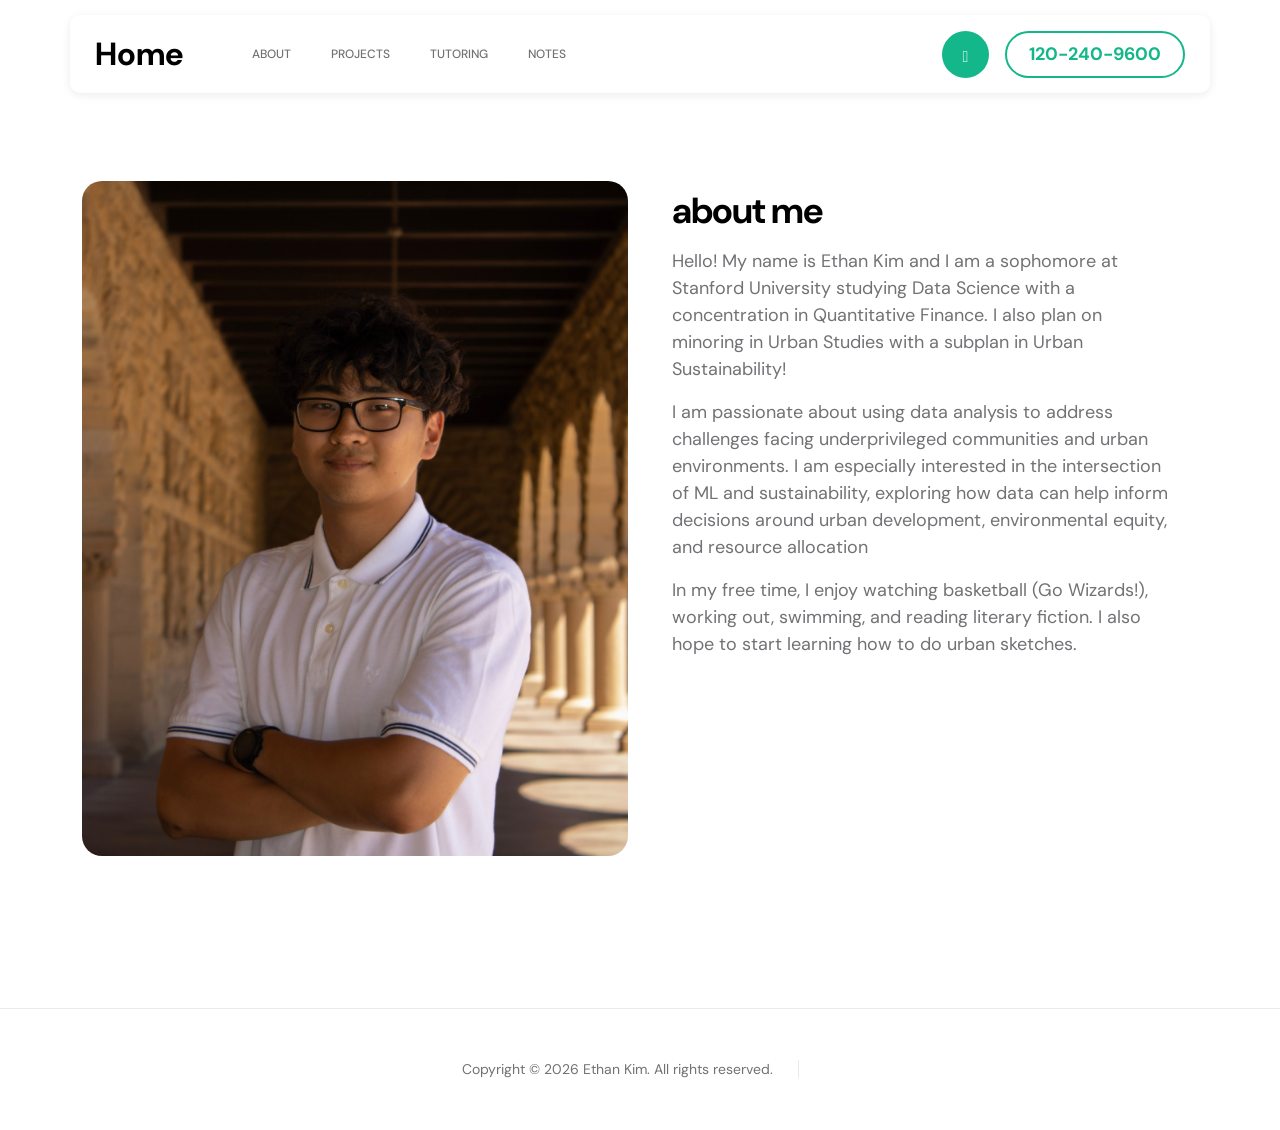
==== commit 9f553984: "Update index.html" ====
--- a/index.html
+++ b/index.html
@@ -135,7 +135,7 @@
 
                                 <p>Hello! My name is Ethan Kim and I am a sophomore at <a href="https://www.stanford.edu/" target="_blank">Stanford University</a> studying Data Science with a concentration in Quantitative Finance. I also plan on minoring in Urban Studies with a subplan in Urban Sustainability!</p>
 
-                                <p>I am passionate about using data analysis to address challenges facing undeprivileged communities and urban environments. I am especially interested in the intersection of ML and sustainability, exploring how data can help inform decisions around urban development, environmental equity, and resource allocation</p>
+                                <p>I am passionate about using data analysis to address challenges facing underprivileged communities and urban environments. I am especially interested in the intersection of ML and sustainability, exploring how data can help inform decisions around urban development, environmental equity, and resource allocation</p>
 
                                 <p>In my free time, I enjoy watching basketball (Go Wizards!), working out, swimming, and reading literary fiction. I also hope to start learning how to do urban sketches.</p>
                             </div>
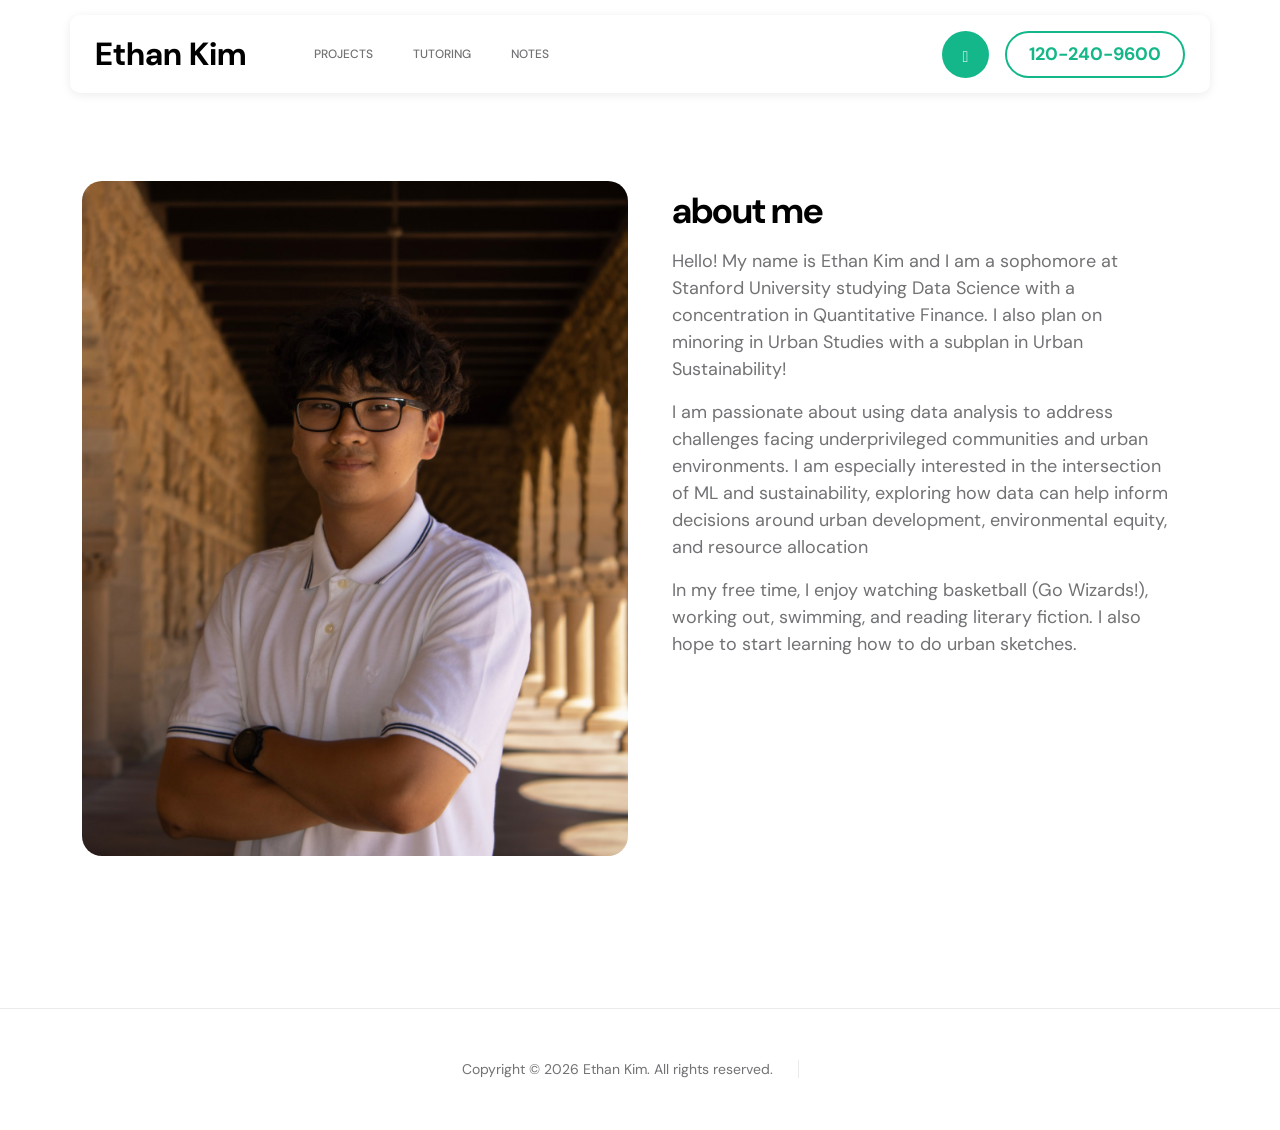
==== commit 3fd1d422: "Update index.html" ====
--- a/index.html
+++ b/index.html
@@ -48,7 +48,7 @@
                     <span class="navbar-toggler-icon"></span>
                 </button>
 
-                <a href="index.html" class="navbar-brand mx-auto mx-lg-0">Home</a>
+                <a href="index.html" class="navbar-brand mx-auto mx-lg-0">Ethan Kim</a>
 
                 <div class="d-flex align-items-center d-lg-none">
                     <i class="navbar-icon bi-telephone-plus me-3"></i>
@@ -61,19 +61,15 @@
                     <ul class="navbar-nav ms-lg-5">
 
                         <li class="nav-item">
-                            <a class="nav-link click-scroll" href="#section_2">About</a>
+                            <a class="nav-link click-scroll" href="projects.html">Projects</a>
                         </li>
 
                         <li class="nav-item">
-                            <a class="nav-link click-scroll" href="#section_3">Projects</a>
+                            <a class="nav-link click-scroll" href="tutoring.html">Tutoring</a>
                         </li>
 
                         <li class="nav-item">
-                            <a class="nav-link click-scroll" href="#section_4">Tutoring</a>
-                        </li>
-
-                        <li class="nav-item">
-                            <a class="nav-link click-scroll" href="#section_5">Notes</a>
+                            <a class="nav-link click-scroll" href="blog.html">Notes</a>
                         </li>
                     </ul>
 
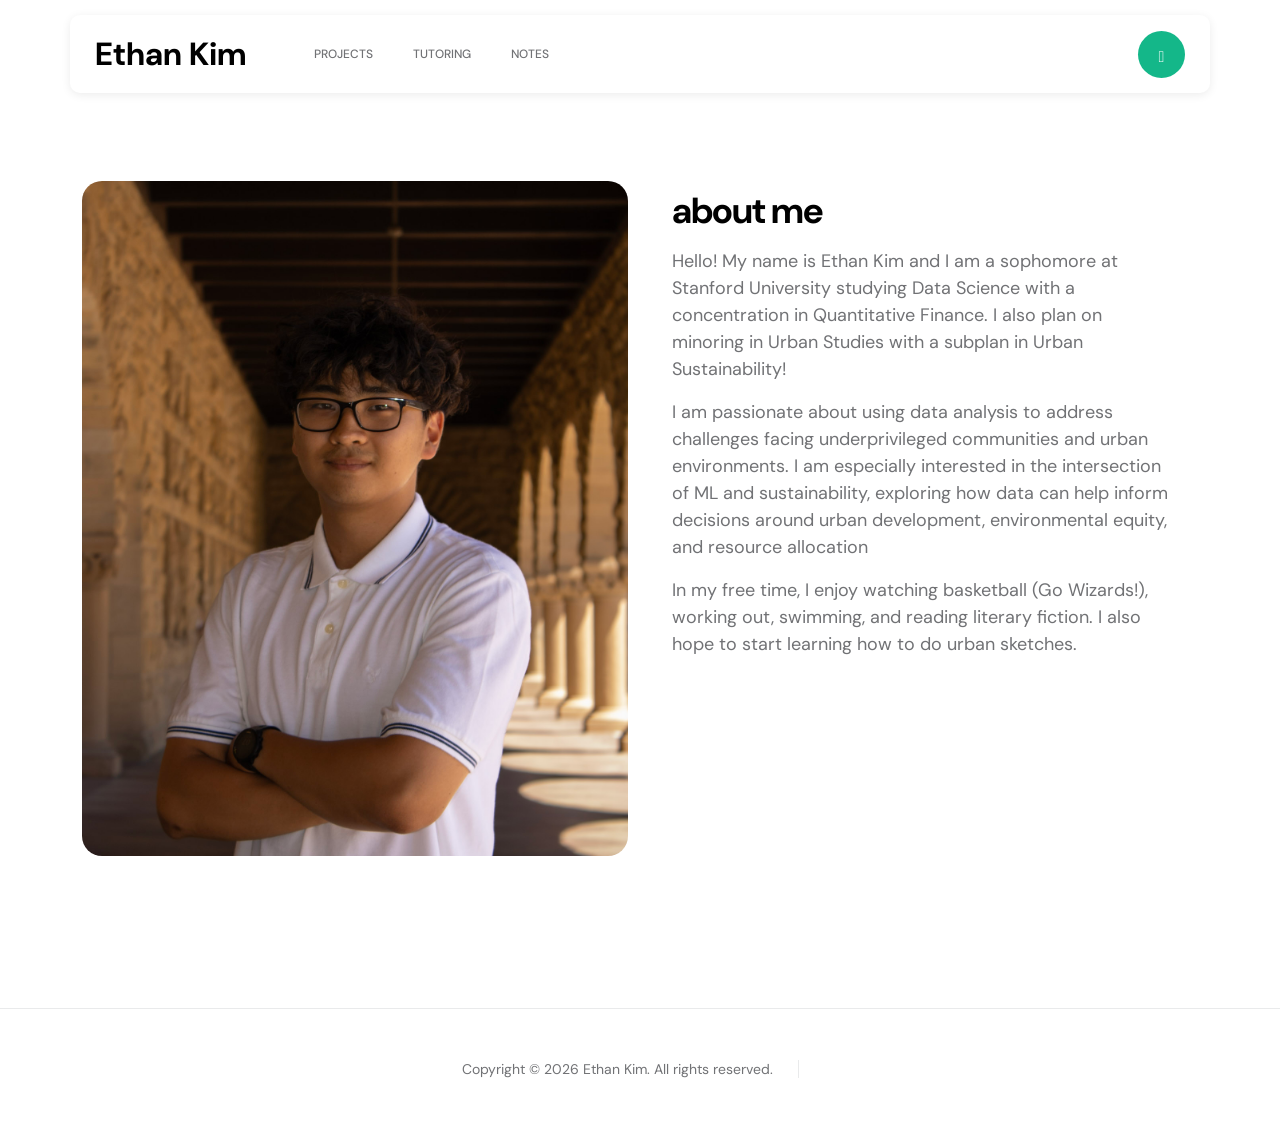
==== commit 86c332ad: "Update index.html" ====
--- a/index.html
+++ b/index.html
@@ -51,9 +51,8 @@
                 <a href="index.html" class="navbar-brand mx-auto mx-lg-0">Ethan Kim</a>
 
                 <div class="d-flex align-items-center d-lg-none">
-                    <i class="navbar-icon bi-telephone-plus me-3"></i>
-                    <a class="custom-btn btn" href="#section_5">
-                        120-240-9600
+                    <a class="navbar-icon" href="https://www.linkedin.com/in/ethantaeinkim" target="_blank" rel="noopener" aria-label="LinkedIn">
+                        <i class="bi-linkedin"></i>
                     </a>
                 </div>
 
@@ -74,9 +73,8 @@
                     </ul>
 
                     <div class="d-lg-flex align-items-center d-none ms-auto">
-                        <i class="navbar-icon bi-telephone-plus me-3"></i>
-                        <a class="custom-btn btn" href="#section_5">
-                            120-240-9600
+                        <a class="navbar-icon" href="https://www.linkedin.com/in/ethantaeinkim" target="_blank" rel="noopener" aria-label="LinkedIn">
+                            <i class="bi-linkedin"></i>
                         </a>
                     </div>
                 </div>
--- a/css/templatemo-first-portfolio-style.css
+++ b/css/templatemo-first-portfolio-style.css
@@ -237,6 +237,8 @@
   height: 47px;
   line-height: 47px;
   text-align: center;
+  display: inline-block;
+  text-decoration: none;
 }
 
 .is-sticky .navbar-icon {
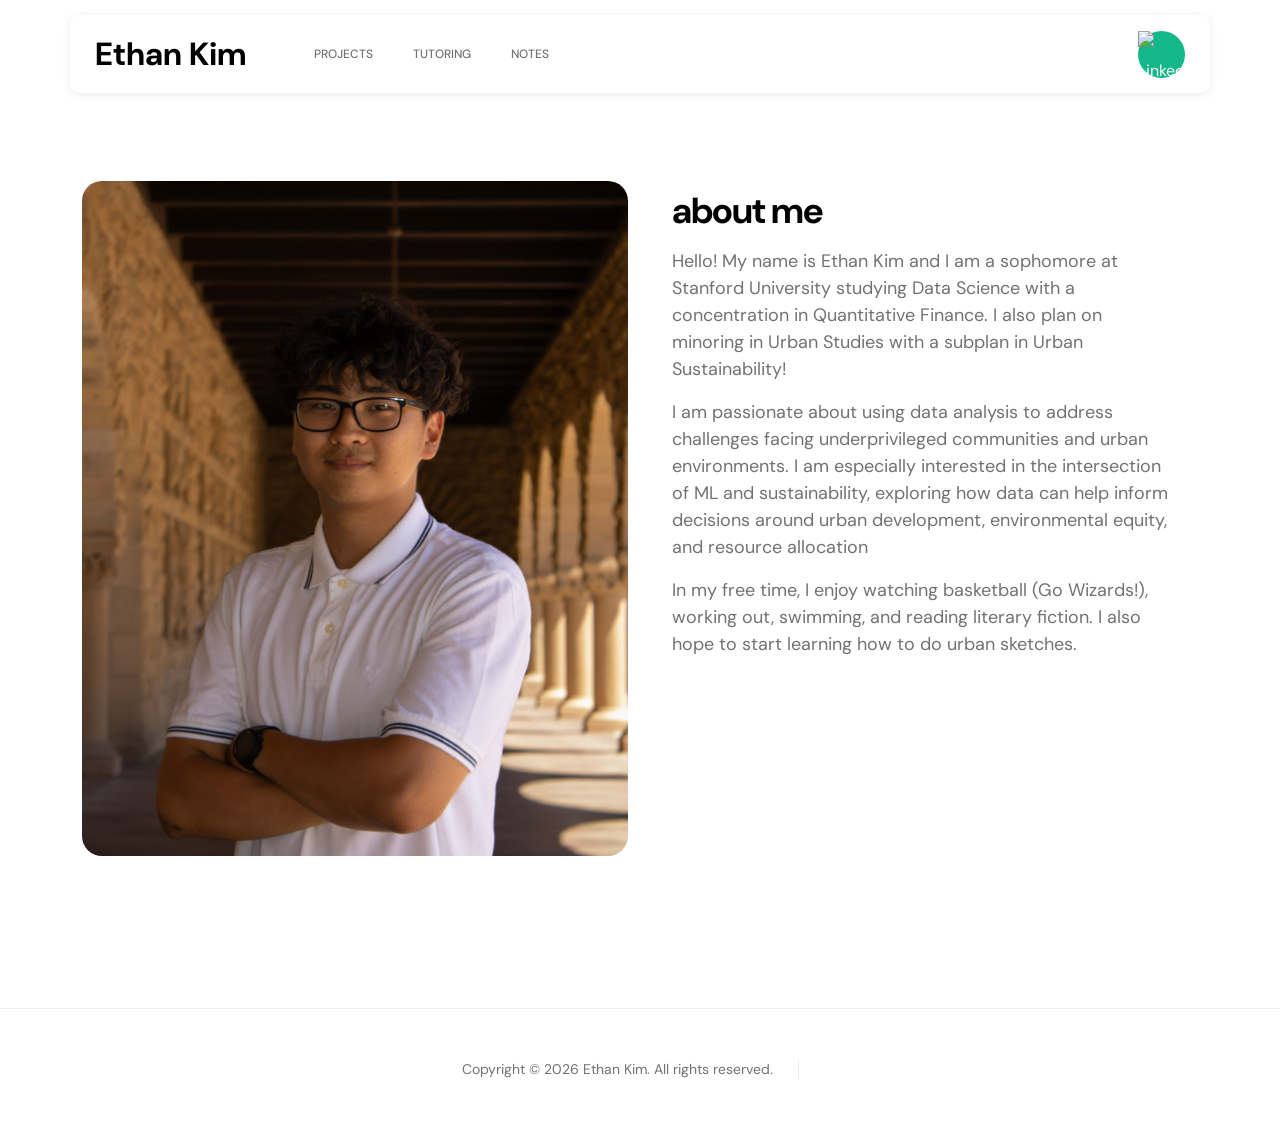
==== commit a946c051: "Update index.html" ====
--- a/index.html
+++ b/index.html
@@ -74,7 +74,7 @@
 
                     <div class="d-lg-flex align-items-center d-none ms-auto">
                         <a class="navbar-icon" href="https://www.linkedin.com/in/ethantaeinkim" target="_blank" rel="noopener" aria-label="LinkedIn">
-                            <i class="bi-linkedin"></i>
+                            <img src="images/linkedin-logo.png" alt="LinkedIn" class="linkedin-icon">
                         </a>
                     </div>
                 </div>
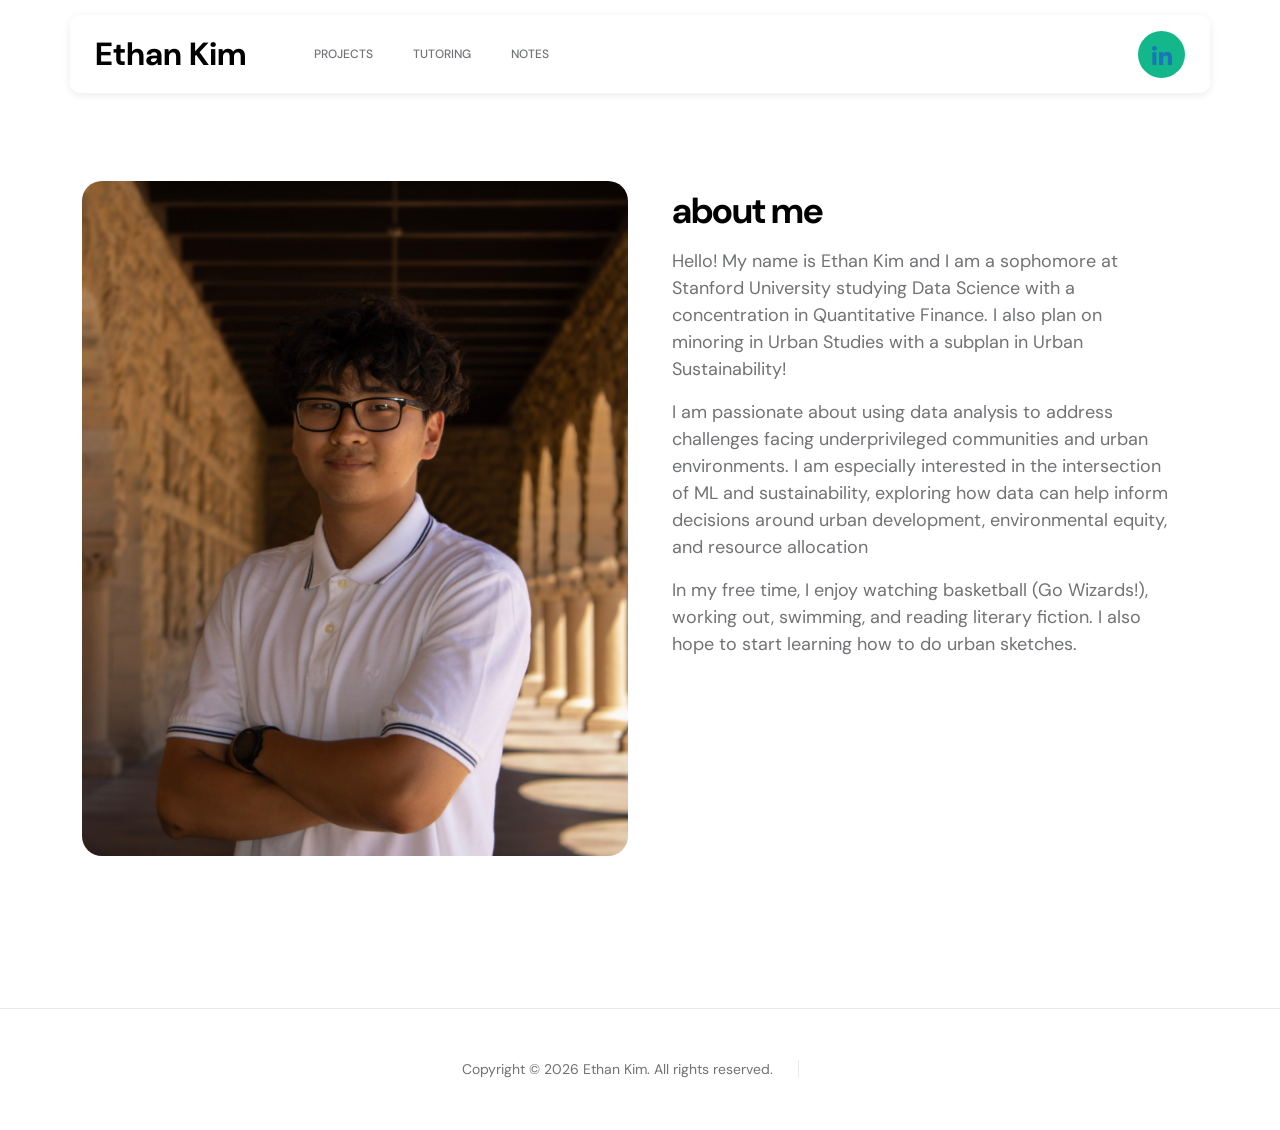
==== commit fe961a9f: "Update index.html" ====
--- a/index.html
+++ b/index.html
@@ -74,7 +74,7 @@
 
                     <div class="d-lg-flex align-items-center d-none ms-auto">
                         <a class="navbar-icon" href="https://www.linkedin.com/in/ethantaeinkim" target="_blank" rel="noopener" aria-label="LinkedIn">
-                            <img src="images/linkedin-logo.png" alt="LinkedIn" class="linkedin-icon">
+                            <img src="images/linked_in_icon.png" alt="LinkedIn" class="linkedin-icon">
                         </a>
                     </div>
                 </div>
--- a/css/templatemo-first-portfolio-style.css
+++ b/css/templatemo-first-portfolio-style.css
@@ -477,7 +477,11 @@
   top: 8px;
 }
 
-
+.linkedin-icon {
+  width: 20px;
+  height: 20px;
+  object-fit: contain;
+}
 /*---------------------------------------
   HERO              
 -----------------------------------------*/
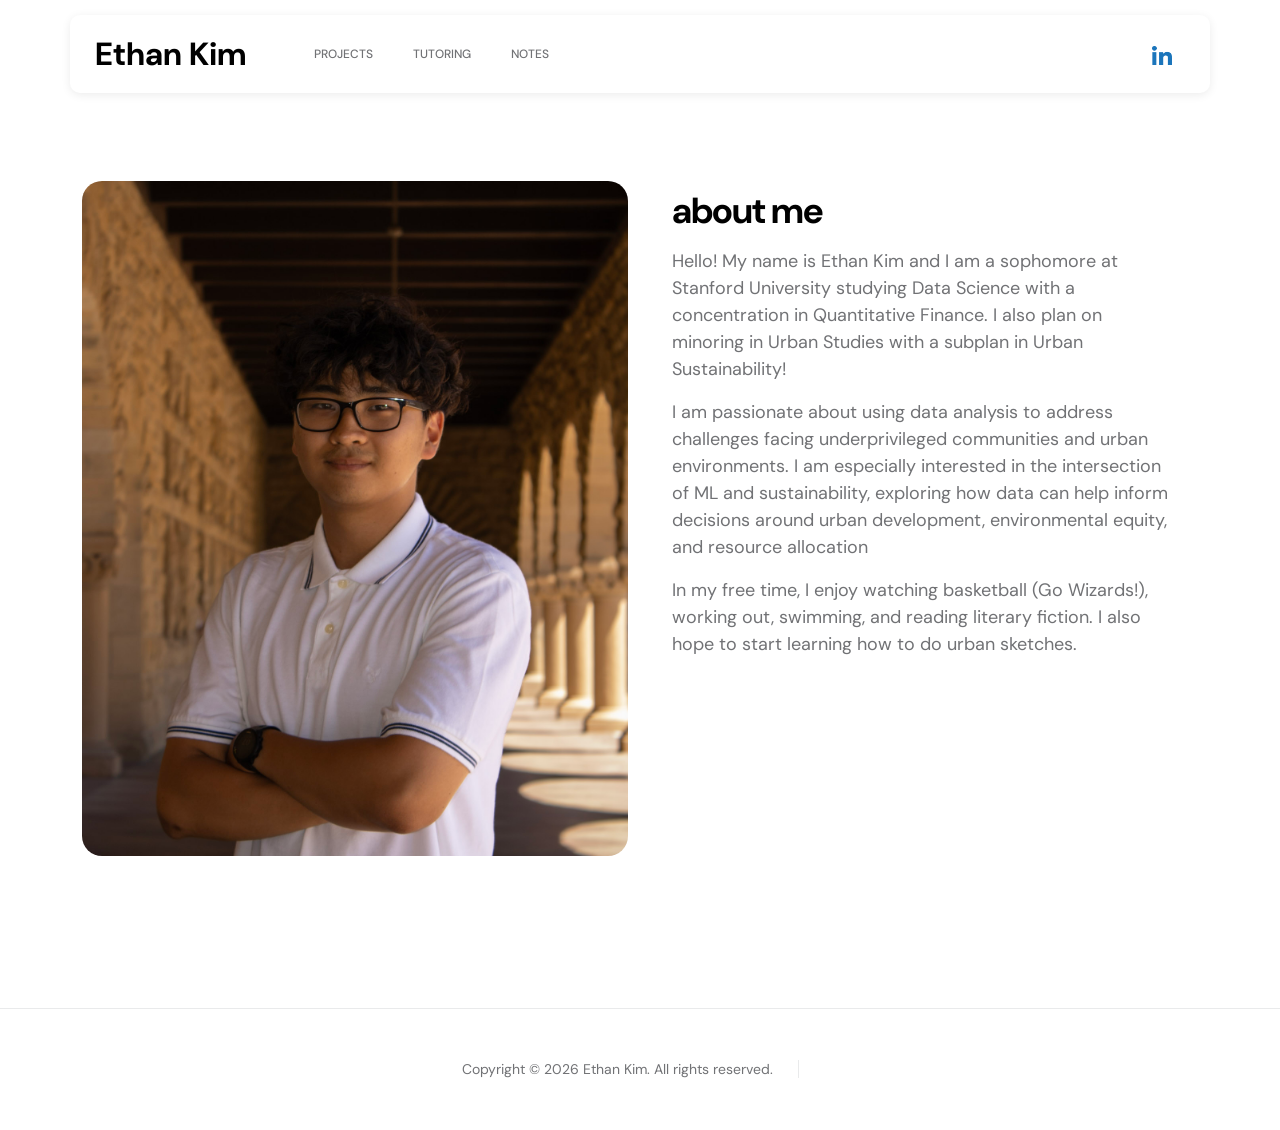
==== commit 5b34b1ea: "Update index.html" ====
--- a/index.html
+++ b/index.html
@@ -60,15 +60,15 @@
                     <ul class="navbar-nav ms-lg-5">
 
                         <li class="nav-item">
-                            <a class="nav-link click-scroll" href="projects.html">Projects</a>
+                            <a class="nav-link" href="projects.html">Projects</a>
                         </li>
 
                         <li class="nav-item">
-                            <a class="nav-link click-scroll" href="tutoring.html">Tutoring</a>
+                            <a class="nav-link" href="tutoring.html">Tutoring</a>
                         </li>
 
                         <li class="nav-item">
-                            <a class="nav-link click-scroll" href="blog.html">Notes</a>
+                            <a class="nav-link" href="blog.html">Notes</a>
                         </li>
                     </ul>
 
--- a/css/templatemo-first-portfolio-style.css
+++ b/css/templatemo-first-portfolio-style.css
@@ -230,7 +230,7 @@
   CUSTOM ICON               
 -----------------------------------------*/
 .navbar-icon {
-  background: var(--secondary-color);
+  background: transparent;
   border-radius: var(--border-radius-large);
   color: var(--white-color);
   width: 47px;
